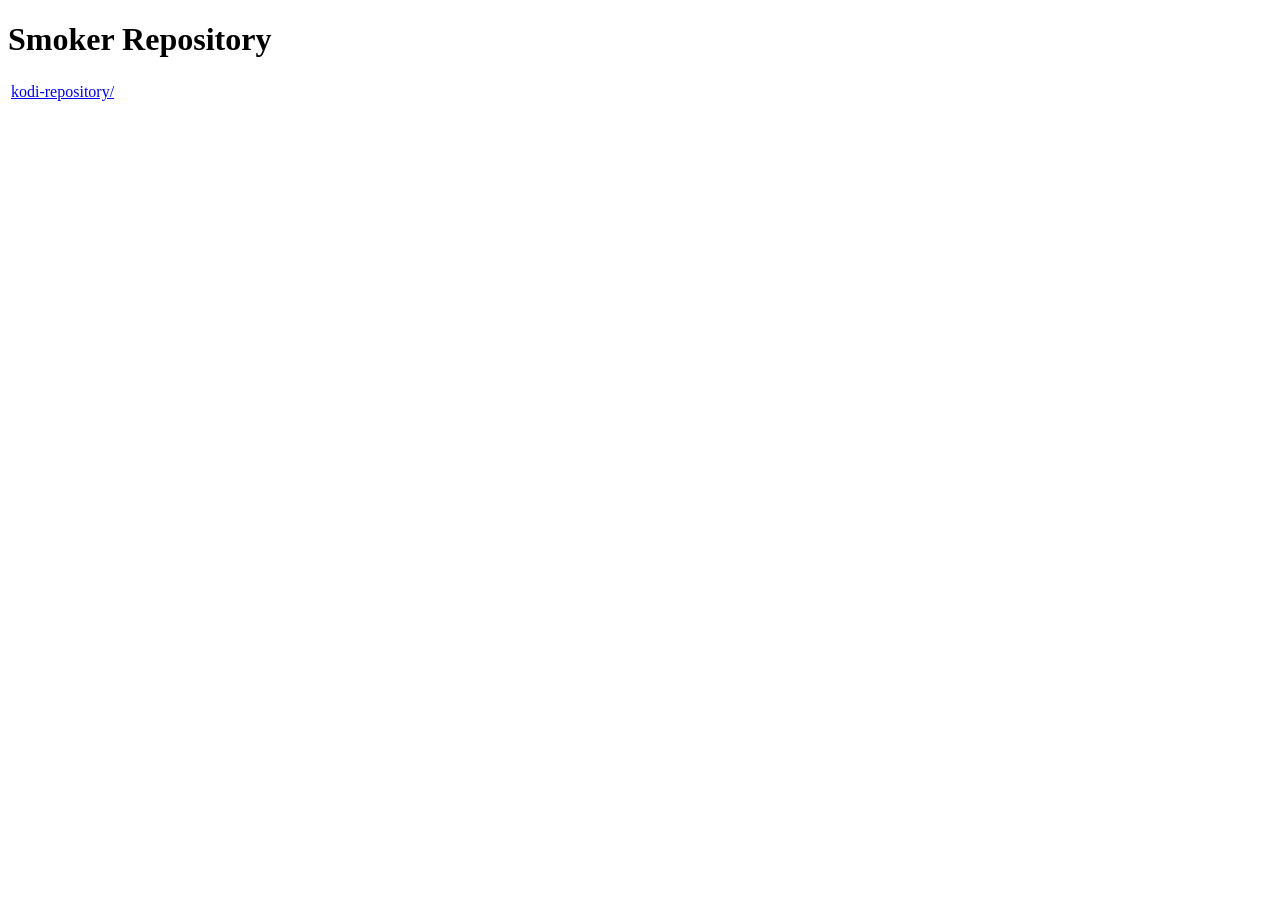
==== index.html @ 76ffee56 "Prepare Smoker Repository for Kodi and GitHub Pages" ====
<!doctype html>
<html lang="de">
<meta charset="utf-8">
<title>Smoker Repository</title>
<h1>Smoker Repository</h1>
<table><tr><td><a href="kodi-repository/">kodi-repository/</a></td></tr></table>
</html>
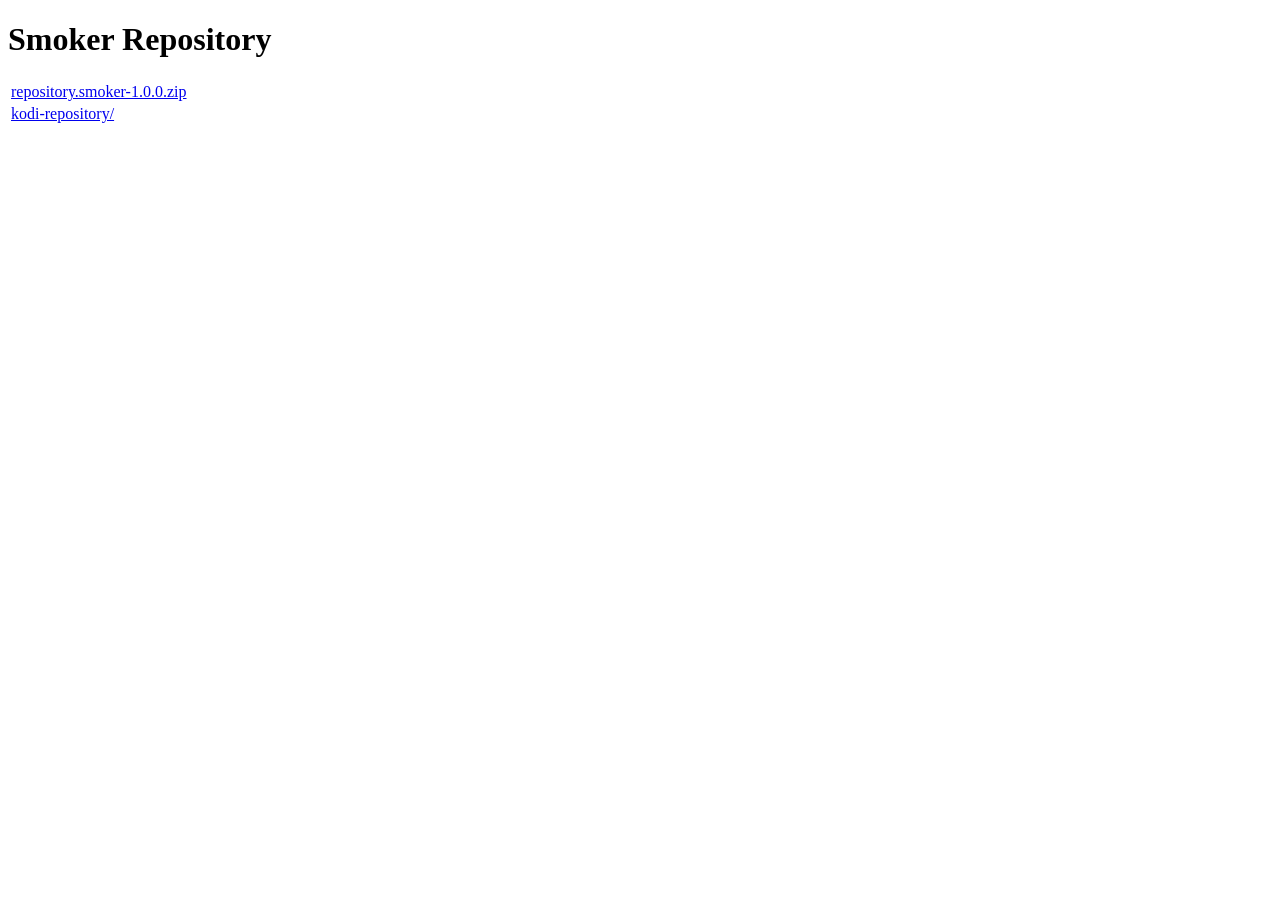
==== commit 593d31e5: "Expose the Kodi installer at the shorter Pages URL" ====
--- a/index.html
+++ b/index.html
@@ -3,5 +3,8 @@
 <meta charset="utf-8">
 <title>Smoker Repository</title>
 <h1>Smoker Repository</h1>
-<table><tr><td><a href="kodi-repository/">kodi-repository/</a></td></tr></table>
+<table>
+<tr><td><a href="repository.smoker-1.0.0.zip">repository.smoker-1.0.0.zip</a></td></tr>
+<tr><td><a href="kodi-repository/">kodi-repository/</a></td></tr>
+</table>
 </html>
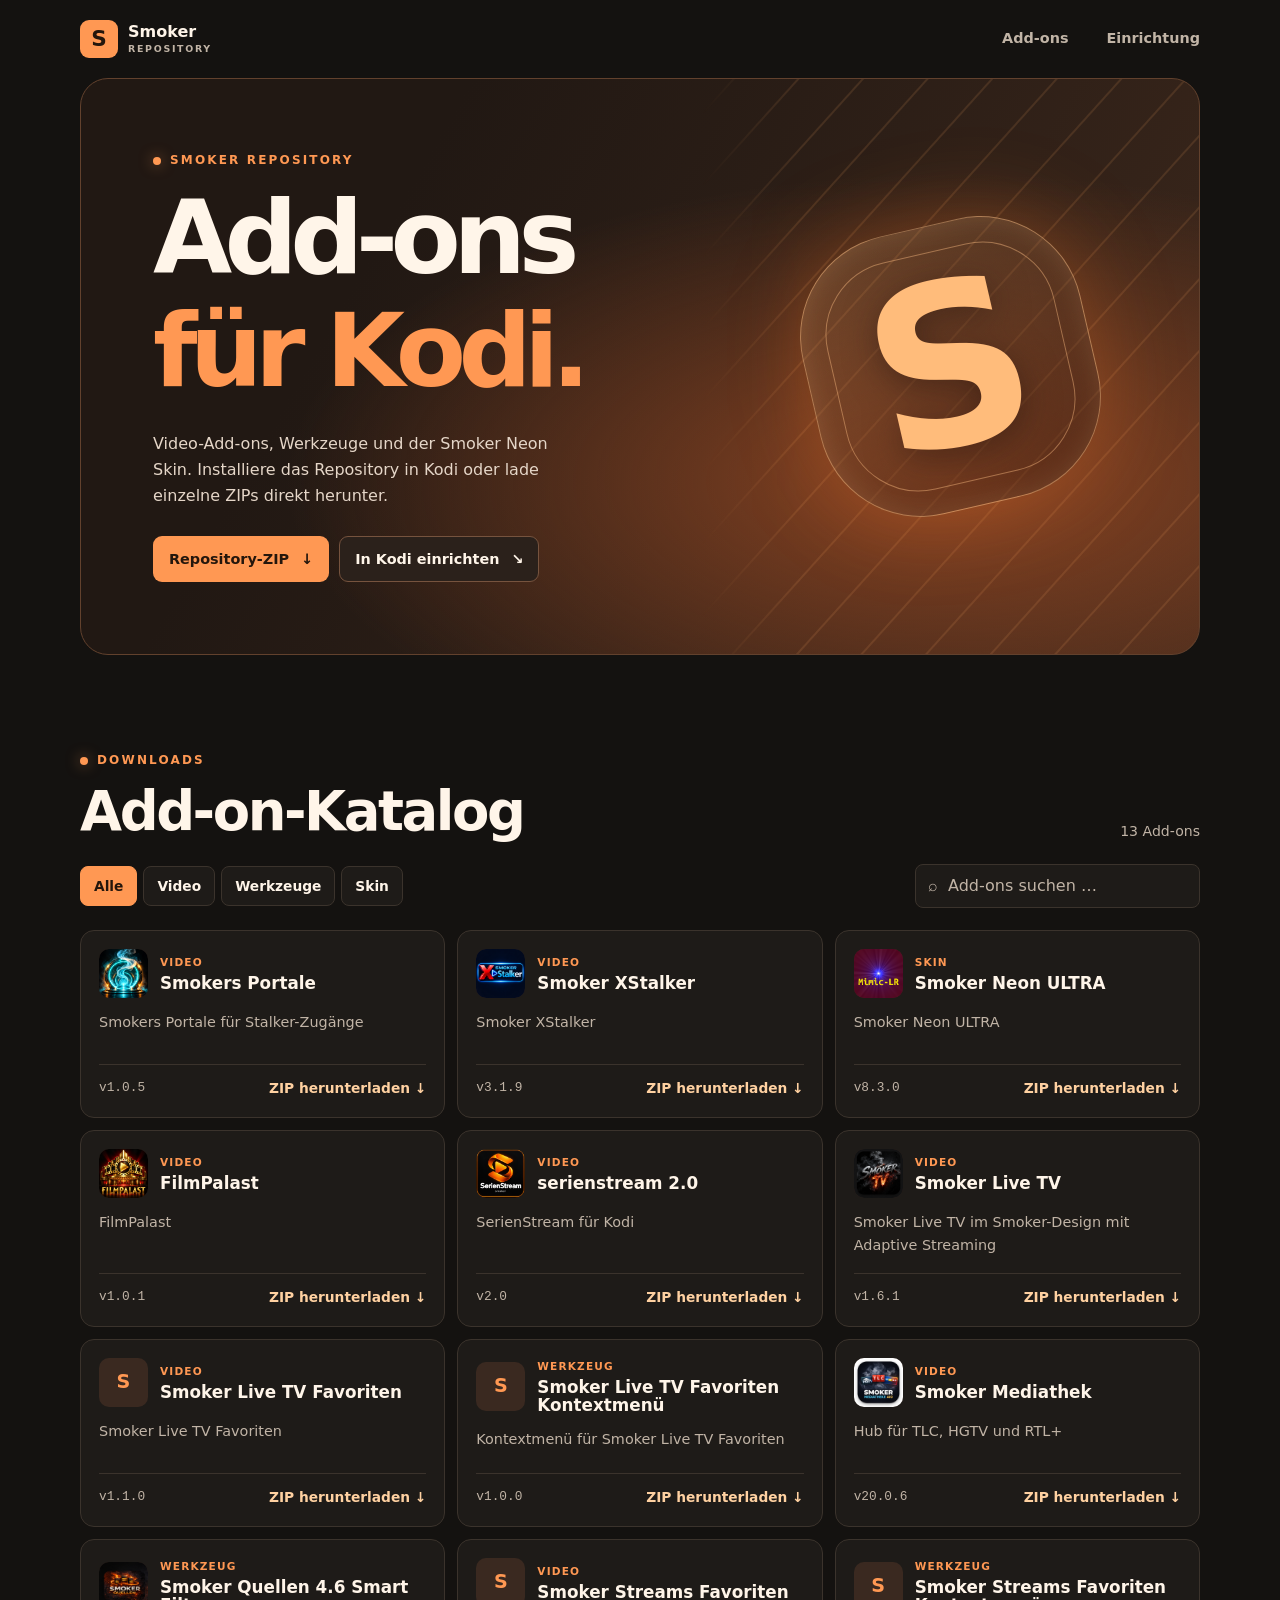
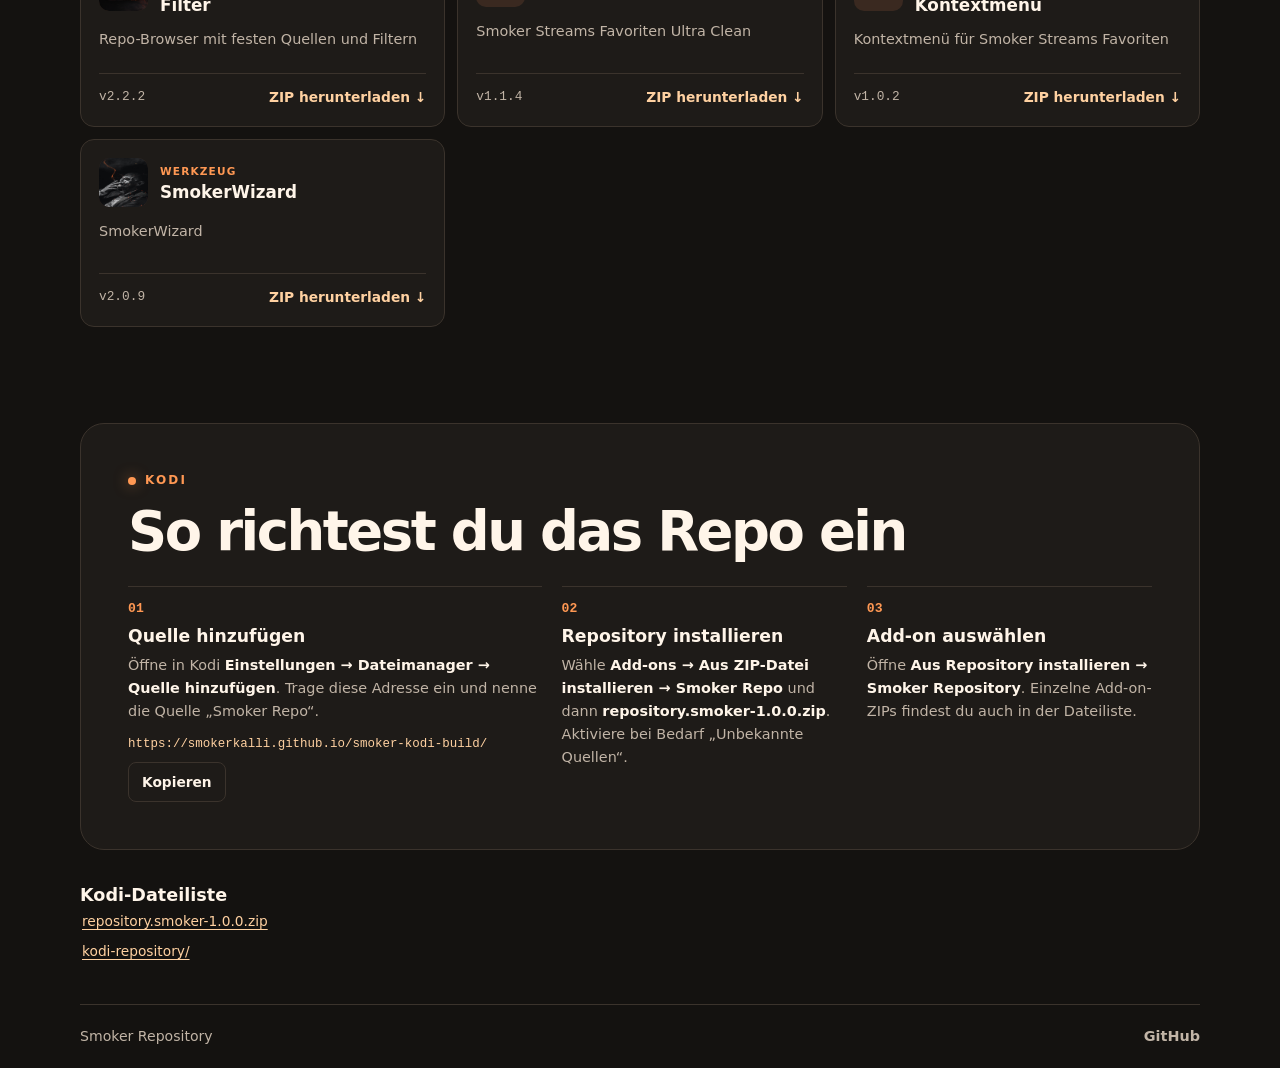
==== commit e30f9fe7: "Build a browsable Kodi download homepage" ====
--- a/index.html
+++ b/index.html
@@ -1,10 +1,71 @@
 <!doctype html>
 <html lang="de">
-<meta charset="utf-8">
-<title>Smoker Repository</title>
-<h1>Smoker Repository</h1>
-<table>
-<tr><td><a href="repository.smoker-1.0.0.zip">repository.smoker-1.0.0.zip</a></td></tr>
-<tr><td><a href="kodi-repository/">kodi-repository/</a></td></tr>
-</table>
+<head>
+  <meta charset="utf-8">
+  <meta name="viewport" content="width=device-width, initial-scale=1">
+  <meta name="description" content="Das Smoker Repository für Kodi: Add-ons entdecken, ZIPs herunterladen und das Repository einrichten.">
+  <meta name="theme-color" content="#141210">
+  <title>Smoker Repository · Add-ons für Kodi</title>
+  <link rel="stylesheet" href="assets/site.css">
+  <script src="assets/catalog.js" defer></script>
+</head>
+<body>
+  <a class="skip" href="#addons">Zu den Add-ons springen</a>
+  <header class="header wrap">
+    <a class="brand" href="./" aria-label="Smoker Repository, Startseite"><span class="brand-icon" aria-hidden="true">S</span><span>Smoker <small>REPOSITORY</small></span></a>
+    <nav aria-label="Hauptnavigation"><a href="#addons">Add-ons</a><a href="#einrichtung">Einrichtung</a></nav>
+  </header>
+  <main class="wrap">
+    <section class="hero" aria-labelledby="hero-title">
+      <div class="hero-content">
+        <p class="kicker"><span></span> SMOKER REPOSITORY</p>
+        <h1 id="hero-title">Add-ons<br><em>für Kodi.</em></h1>
+        <p class="intro">Video-Add-ons, Werkzeuge und der Smoker Neon Skin. Installiere das Repository in Kodi oder lade einzelne ZIPs direkt herunter.</p>
+        <div class="hero-actions">
+          <a class="button primary" href="repository.smoker-1.0.0.zip" download>Repository-ZIP <span aria-hidden="true">↓</span></a>
+          <a class="button secondary" href="#einrichtung">In Kodi einrichten <span aria-hidden="true">↘</span></a>
+        </div>
+      </div>
+      <div class="hero-art" aria-hidden="true"><div class="seal"><span>S</span></div></div>
+    </section>
+
+    <section id="addons" class="section" aria-labelledby="addons-title">
+      <p class="kicker"><span></span> DOWNLOADS</p>
+      <div class="section-heading"><h2 id="addons-title">Add-on-Katalog</h2><span class="result" id="result" role="status"></span></div>
+      <div id="controls" class="controls" hidden>
+        <div class="filters" role="group" aria-label="Kategorie">
+          <button type="button" data-category="all" aria-pressed="true">Alle</button>
+          <button type="button" data-category="video" aria-pressed="false">Video</button>
+          <button type="button" data-category="tools" aria-pressed="false">Werkzeuge</button>
+          <button type="button" data-category="skin" aria-pressed="false">Skin</button>
+        </div>
+        <label class="search"><span class="sr-only">Add-ons suchen</span><span aria-hidden="true">⌕</span><input id="search" type="search" placeholder="Add-ons suchen …" autocomplete="off"></label>
+      </div>
+      <p id="catalog-message" class="muted">Der Katalog wird geladen. Die <a href="kodi-repository/">Dateiliste</a> ist auch direkt erreichbar.</p>
+      <noscript><p class="muted">Ohne JavaScript findest du alle ZIPs in der <a href="kodi-repository/">Dateiliste</a>.</p></noscript>
+      <div id="cards" class="cards"></div>
+    </section>
+
+    <section id="einrichtung" class="section setup" aria-labelledby="setup-title">
+      <p class="kicker"><span></span> KODI</p>
+      <h2 id="setup-title">So richtest du das Repo ein</h2>
+      <ol class="steps">
+        <li><h3>Quelle hinzufügen</h3><p>Öffne in Kodi <strong>Einstellungen → Dateimanager → Quelle hinzufügen</strong>. Trage diese Adresse ein und nenne die Quelle „Smoker Repo“.</p>
+          <div class="copy-row"><code id="source-url">https://smokerkalli.github.io/smoker-kodi-build/</code><button type="button" id="copy-url" class="copy" hidden>Kopieren</button></div>
+          <span id="copy-status" class="sr-only" role="status"></span></li>
+        <li><h3>Repository installieren</h3><p>Wähle <strong>Add-ons → Aus ZIP-Datei installieren → Smoker Repo</strong> und dann <strong>repository.smoker-1.0.0.zip</strong>. Aktiviere bei Bedarf „Unbekannte Quellen“.</p></li>
+        <li><h3>Add-on auswählen</h3><p>Öffne <strong>Aus Repository installieren → Smoker Repository</strong>. Einzelne Add-on-ZIPs findest du auch in der Dateiliste.</p></li>
+      </ol>
+    </section>
+
+    <section class="file-source" aria-labelledby="files-title">
+      <h2 id="files-title">Kodi-Dateiliste</h2>
+      <table aria-label="Dateien für den Kodi-Dateimanager">
+        <tr><td><a href="repository.smoker-1.0.0.zip">repository.smoker-1.0.0.zip</a></td></tr>
+        <tr><td><a href="kodi-repository/">kodi-repository/</a></td></tr>
+      </table>
+    </section>
+  </main>
+  <footer class="wrap footer"><span>Smoker Repository</span><a href="https://github.com/Smokerkalli/smoker-kodi-build">GitHub</a></footer>
+</body>
 </html>
--- a/assets/site.css
+++ b/assets/site.css
@@ -0,0 +1,76 @@
+:root{color-scheme:dark;--bg:#141210;--panel:#1e1b18;--ink:#fff5e9;--muted:#c1b4a6;--line:#3b332c;--hot:#ff9853;--gold:#ffd1a1}
+*,*::before,*::after{box-sizing:border-box}
+[hidden]{display:none!important}
+html{scroll-behavior:smooth}
+body{margin:0;background:var(--bg);color:var(--ink);font:1rem/1.6 system-ui,sans-serif}
+a{color:var(--gold);text-underline-offset:.2em}
+button,input{font:inherit}
+button{cursor:pointer}
+:focus-visible{outline:2px solid var(--hot);outline-offset:4px}
+.wrap{width:min(1120px,calc(100% - 48px));margin-inline:auto}
+.sr-only,.skip:not(:focus){position:absolute;width:1px;height:1px;overflow:hidden;clip-path:inset(50%);white-space:nowrap}
+.skip:focus{position:fixed;top:12px;left:12px;z-index:2;background:var(--bg);padding:12px}
+.header{min-height:78px;display:flex;align-items:center;justify-content:space-between;gap:16px}
+.brand{display:inline-flex;align-items:center;gap:10px;text-decoration:none;color:var(--ink);font-weight:800;line-height:1.12}
+.brand small{display:block;margin-top:3px;color:var(--muted);font-size:.59rem;letter-spacing:.18em}
+.brand-icon{display:grid;place-items:center;width:38px;height:38px;border-radius:9px;background:var(--hot);color:#24160c;font-size:1.35rem;font-weight:900}
+nav{display:flex;gap:clamp(14px,4vw,38px)}
+nav a,.footer a{color:var(--muted);text-decoration:none;font-weight:650;font-size:.9rem}
+nav a:hover,.footer a:hover{color:var(--ink)}
+.hero{position:relative;isolation:isolate;overflow:hidden;min-height:475px;display:grid;grid-template-columns:1.25fr 1fr;align-items:center;border:1px solid #62412d;border-radius:28px;background:radial-gradient(ellipse at 78% 70%,#884322 0,transparent 54%),linear-gradient(120deg,#211813 27%,#3d281c 100%)}
+.hero-content{padding:clamp(30px,6vw,72px)}
+.kicker{display:flex;align-items:center;gap:9px;margin:0 0 12px;color:var(--hot);font-size:.75rem;font-weight:800;letter-spacing:.18em}
+.kicker span{width:8px;height:8px;border-radius:50%;background:var(--hot);box-shadow:0 0 14px #ff985389}
+h1,h2,h3,p{overflow-wrap:anywhere}
+h1,h2,h3{margin:0;line-height:1.1}
+h1{font-size:clamp(3.5rem,8vw,7rem);letter-spacing:-.075em}
+h1 em{color:var(--hot);font-style:normal}
+.intro{max-width:43ch;margin:24px 0 28px;color:#e5d6c8}
+.hero-actions{display:flex;gap:10px;flex-wrap:wrap}
+.button{display:inline-flex;align-items:center;gap:12px;min-height:46px;border:1px solid transparent;border-radius:9px;padding:9px 15px;text-decoration:none;font-weight:800;font-size:.9rem}
+.primary{background:var(--hot);color:#24160c}.primary:hover{background:#ffb27e}
+.secondary{background:#2b211b;border-color:#76533e;color:var(--ink)}.secondary:hover{border-color:var(--hot)}
+.hero-art{display:grid;place-items:center;padding:24px;align-self:stretch;background:repeating-linear-gradient(132deg,transparent 0 22px,#ffac6421 23px 24px,transparent 25px 48px);mask-image:linear-gradient(90deg,transparent,#000 20%)}
+.seal{position:relative;display:grid;place-items:center;aspect-ratio:1;width:min(80%,285px);border:1px solid #ffc08480;border-radius:36%;transform:rotate(-13deg);background:linear-gradient(155deg,#ffb16b36,#2d140d70);box-shadow:0 0 90px #fd7b284d,inset 0 0 24px #ffc08428}
+.seal::before{content:"";position:absolute;inset:9%;border:1px solid #ffc08470;border-radius:32%}
+.seal span{color:#ffbc7b;font-size:clamp(5rem,18vw,14rem);line-height:.9;font-weight:900;text-shadow:0 8px 35px #26140d80}
+.section{margin-top:clamp(58px,8vw,96px);scroll-margin-top:20px}
+.section-heading{display:flex;align-items:end;justify-content:space-between;gap:12px;flex-wrap:wrap}
+h2{font-size:clamp(2rem,5vw,3.4rem);letter-spacing:-.045em}
+.result,.muted,.description,.steps p{color:var(--muted)}
+.result{font-size:.88rem}
+.controls{display:flex;flex-wrap:wrap;align-items:center;justify-content:space-between;gap:14px;margin:22px 0}
+.filters{display:flex;flex-wrap:wrap;gap:6px}
+.filters button,.copy{border:1px solid var(--line);background:var(--panel);border-radius:8px;color:var(--ink);padding:7px 13px;font-weight:700;font-size:.86rem;min-height:40px}
+.filters button:hover,.copy:hover{border-color:var(--hot)}
+.filters button[aria-pressed=true]{background:var(--hot);border-color:var(--hot);color:#24160c}
+.search{display:flex;align-items:center;gap:8px;width:min(100%,285px);min-height:42px;background:var(--panel);border:1px solid var(--line);border-radius:8px;padding:0 12px;color:var(--muted)}
+.search input{width:100%;min-width:0;background:transparent;border:0;color:var(--ink);padding:8px 2px}
+.search input::placeholder{color:var(--muted)}
+.cards{display:grid;grid-template-columns:repeat(auto-fit,minmax(min(100%,290px),1fr));gap:12px}
+.card{display:flex;flex-direction:column;min-width:0;min-height:188px;padding:18px;background:var(--panel);border:1px solid var(--line);border-radius:14px}
+.card-head,.card-bottom{display:flex;align-items:center;gap:12px}
+.addon-icon{position:relative;flex:0 0 49px;height:49px;display:grid;place-items:center;overflow:hidden;border-radius:10px;background:#3a2920;color:var(--hot);font-size:1.2rem;font-weight:900}
+.addon-icon img{position:absolute;inset:0;width:100%;height:100%;object-fit:cover;background:#241b15}
+.category{color:var(--hot);font-size:.66rem;text-transform:uppercase;font-weight:800;letter-spacing:.11em}
+.card h3{font-size:1.05rem;margin-top:3px}
+.description{margin:13px 0 16px;font-size:.9rem}
+.card-bottom{justify-content:space-between;margin-top:auto;border-top:1px solid var(--line);padding-top:12px;flex-wrap:wrap}
+.version{color:var(--muted);font: .8rem ui-monospace,monospace}
+.download{color:var(--gold);font-size:.86rem;font-weight:750;text-decoration:none}.download:hover{text-decoration:underline}
+.setup{padding:clamp(20px,4.5vw,47px);border:1px solid var(--line);border-radius:24px;background:var(--panel)}
+.steps{list-style:none;counter-reset:step;margin:24px 0 0;padding:0;display:grid;grid-template-columns:1.45fr 1fr 1fr;gap:20px}
+.steps li{min-width:0;counter-increment:step;border-top:1px solid var(--line);padding-top:14px}
+.steps li::before{content:"0" counter(step);display:block;color:var(--hot);font:700 .82rem ui-monospace,monospace;margin-bottom:11px}
+.steps h3{font-size:1.08rem}
+.steps p{margin:8px 0 12px;font-size:.9rem}
+.steps strong{color:var(--ink)}
+.copy-row{display:flex;flex-wrap:wrap;align-items:center;gap:7px}
+.copy-row code{max-width:100%;color:var(--gold);font-size:.78rem;overflow-wrap:anywhere;user-select:all}
+.file-source{margin:36px 0}
+.file-source h2{font-size:1.1rem;letter-spacing:0}
+.file-source td{padding:3px 0;font-size:.86rem}
+.footer{display:flex;justify-content:space-between;gap:12px;border-top:1px solid var(--line);padding-block:20px;color:var(--muted);font-size:.88rem}
+@media(max-width:760px){.hero{min-height:0;grid-template-columns:minmax(0,1fr)}.hero-art{display:none}.steps{grid-template-columns:minmax(0,1fr)}}
+@media(max-width:400px){.wrap{width:calc(100% - 26px)}.hero-content{padding:23px}.header{gap:10px}.brand-icon{width:32px;height:32px}nav{gap:10px}nav a{font-size:.8rem}}
+@media(prefers-reduced-motion:reduce){html{scroll-behavior:auto}}
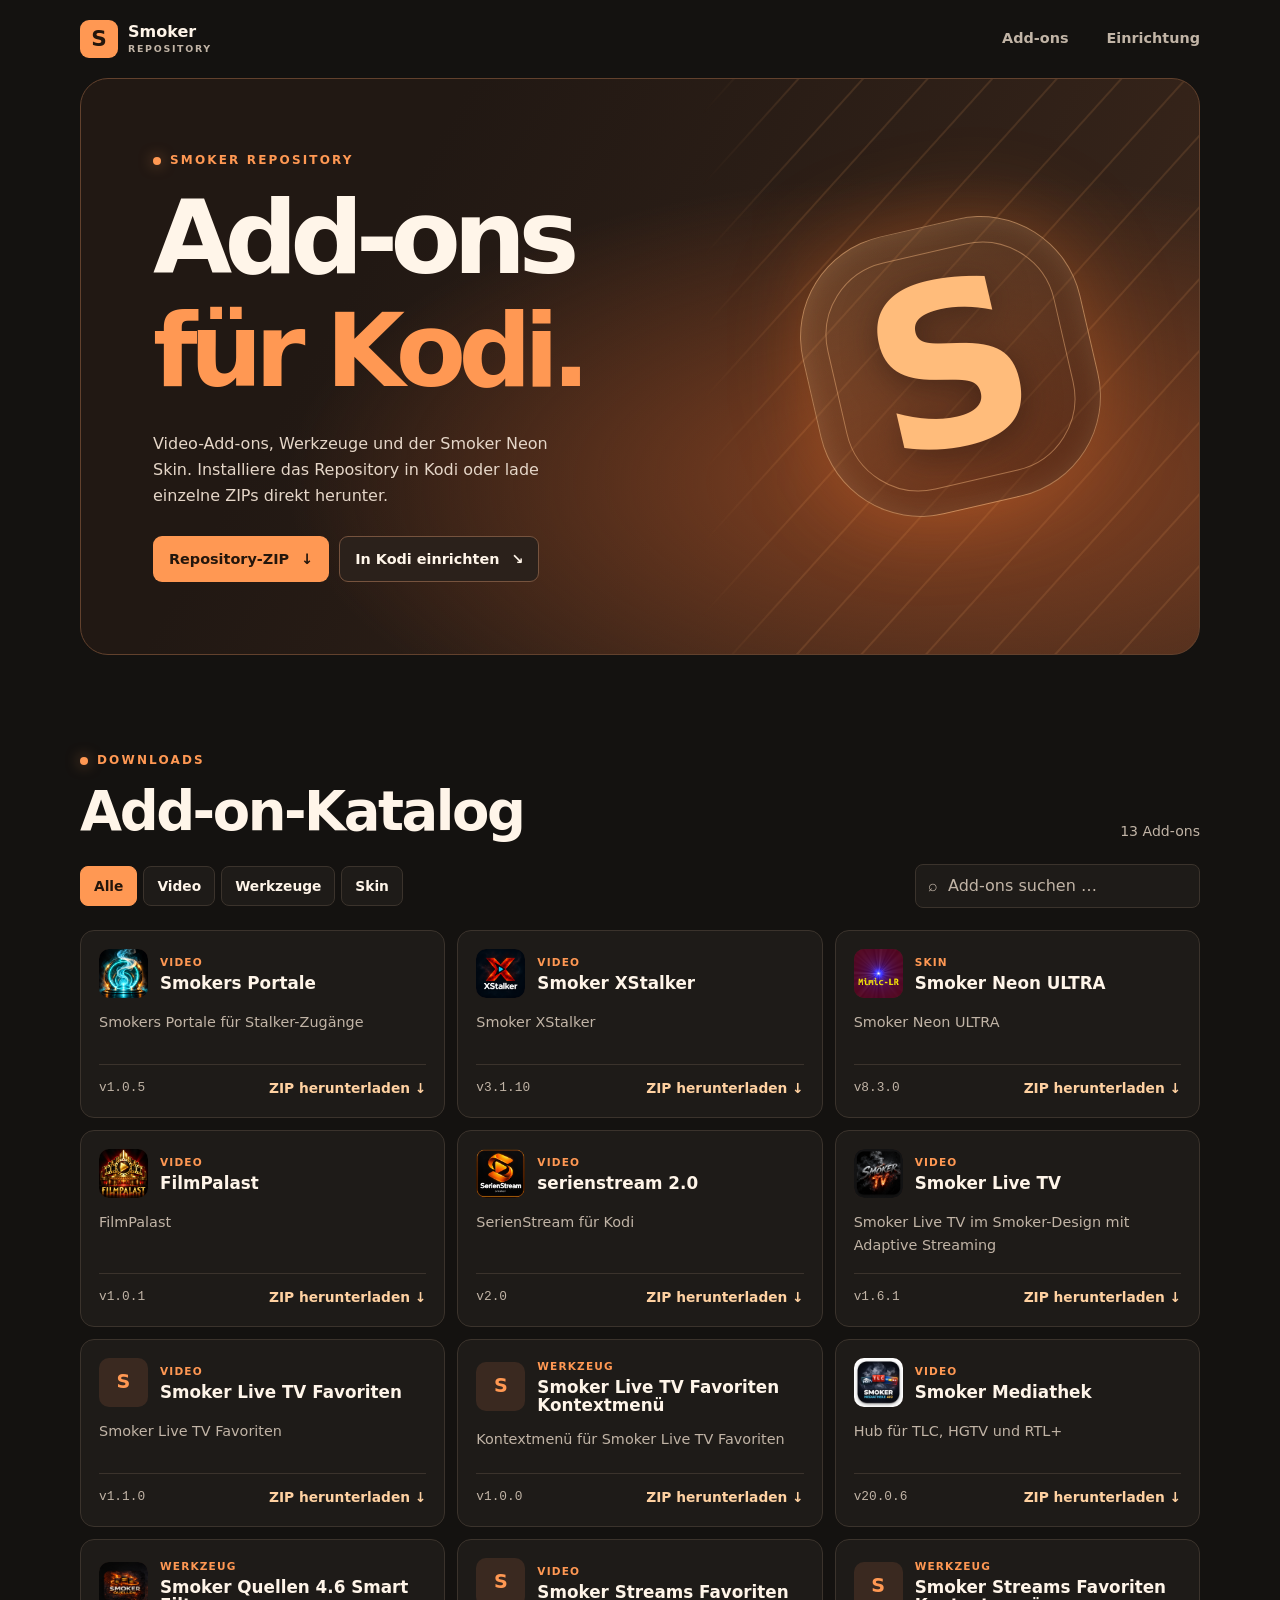
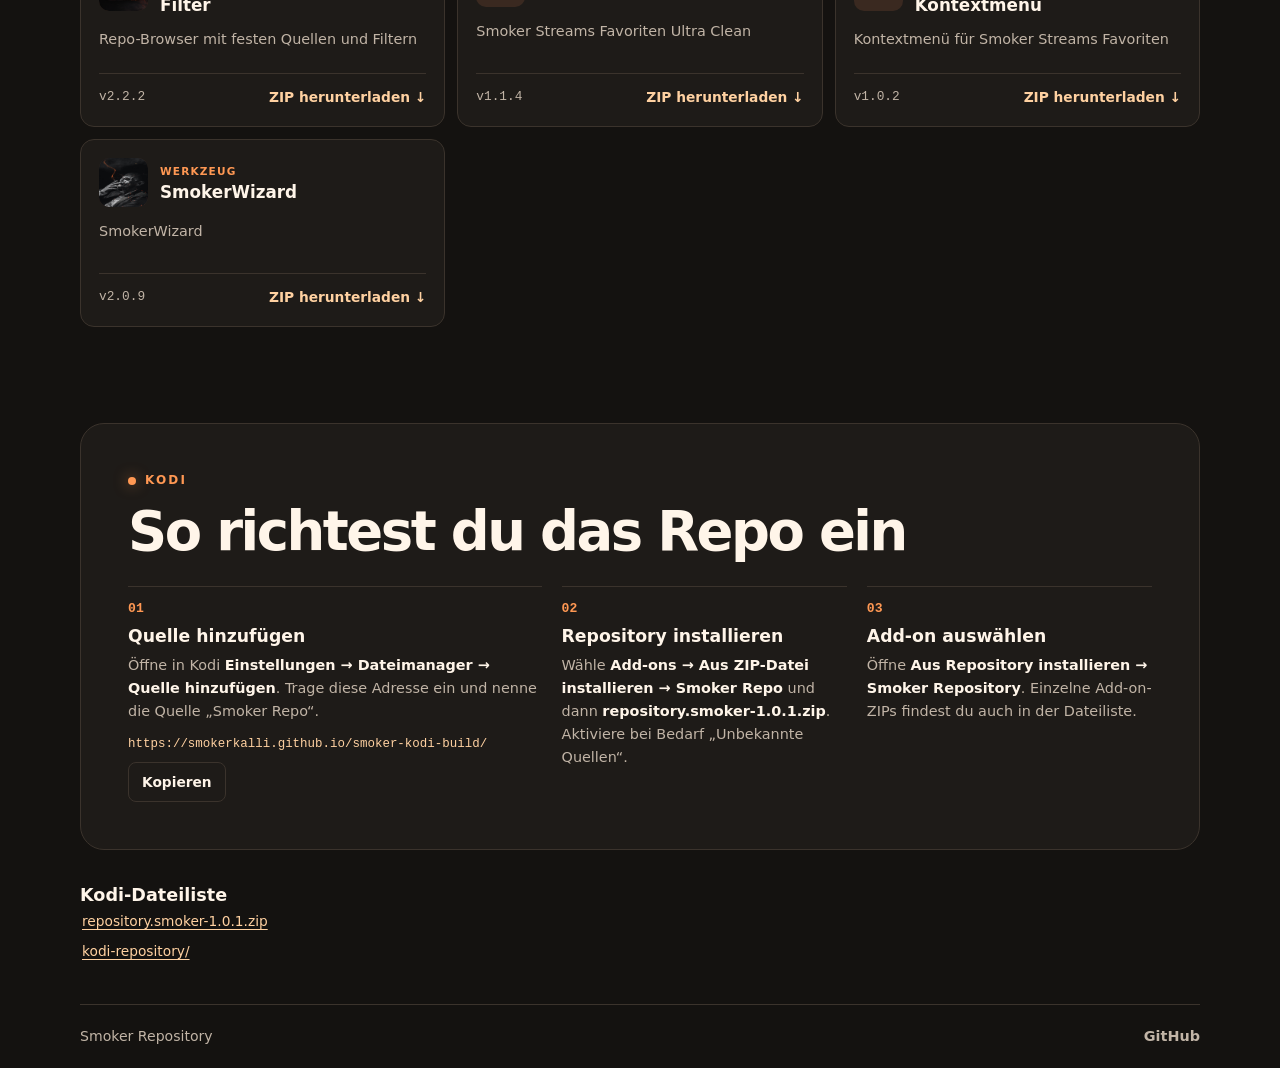
==== commit 756b78cc: "Add the Smoker Repository icon" ====
--- a/index.html
+++ b/index.html
@@ -22,7 +22,7 @@
         <h1 id="hero-title">Add-ons<br><em>für Kodi.</em></h1>
         <p class="intro">Video-Add-ons, Werkzeuge und der Smoker Neon Skin. Installiere das Repository in Kodi oder lade einzelne ZIPs direkt herunter.</p>
         <div class="hero-actions">
-          <a class="button primary" href="repository.smoker-1.0.0.zip" download>Repository-ZIP <span aria-hidden="true">↓</span></a>
+          <a class="button primary" href="repository.smoker-1.0.1.zip" download>Repository-ZIP <span aria-hidden="true">↓</span></a>
           <a class="button secondary" href="#einrichtung">In Kodi einrichten <span aria-hidden="true">↘</span></a>
         </div>
       </div>
@@ -53,7 +53,7 @@
         <li><h3>Quelle hinzufügen</h3><p>Öffne in Kodi <strong>Einstellungen → Dateimanager → Quelle hinzufügen</strong>. Trage diese Adresse ein und nenne die Quelle „Smoker Repo“.</p>
           <div class="copy-row"><code id="source-url">https://smokerkalli.github.io/smoker-kodi-build/</code><button type="button" id="copy-url" class="copy" hidden>Kopieren</button></div>
           <span id="copy-status" class="sr-only" role="status"></span></li>
-        <li><h3>Repository installieren</h3><p>Wähle <strong>Add-ons → Aus ZIP-Datei installieren → Smoker Repo</strong> und dann <strong>repository.smoker-1.0.0.zip</strong>. Aktiviere bei Bedarf „Unbekannte Quellen“.</p></li>
+        <li><h3>Repository installieren</h3><p>Wähle <strong>Add-ons → Aus ZIP-Datei installieren → Smoker Repo</strong> und dann <strong>repository.smoker-1.0.1.zip</strong>. Aktiviere bei Bedarf „Unbekannte Quellen“.</p></li>
         <li><h3>Add-on auswählen</h3><p>Öffne <strong>Aus Repository installieren → Smoker Repository</strong>. Einzelne Add-on-ZIPs findest du auch in der Dateiliste.</p></li>
       </ol>
     </section>
@@ -61,7 +61,7 @@
     <section class="file-source" aria-labelledby="files-title">
       <h2 id="files-title">Kodi-Dateiliste</h2>
       <table aria-label="Dateien für den Kodi-Dateimanager">
-        <tr><td><a href="repository.smoker-1.0.0.zip">repository.smoker-1.0.0.zip</a></td></tr>
+        <tr><td><a href="repository.smoker-1.0.1.zip">repository.smoker-1.0.1.zip</a></td></tr>
         <tr><td><a href="kodi-repository/">kodi-repository/</a></td></tr>
       </table>
     </section>
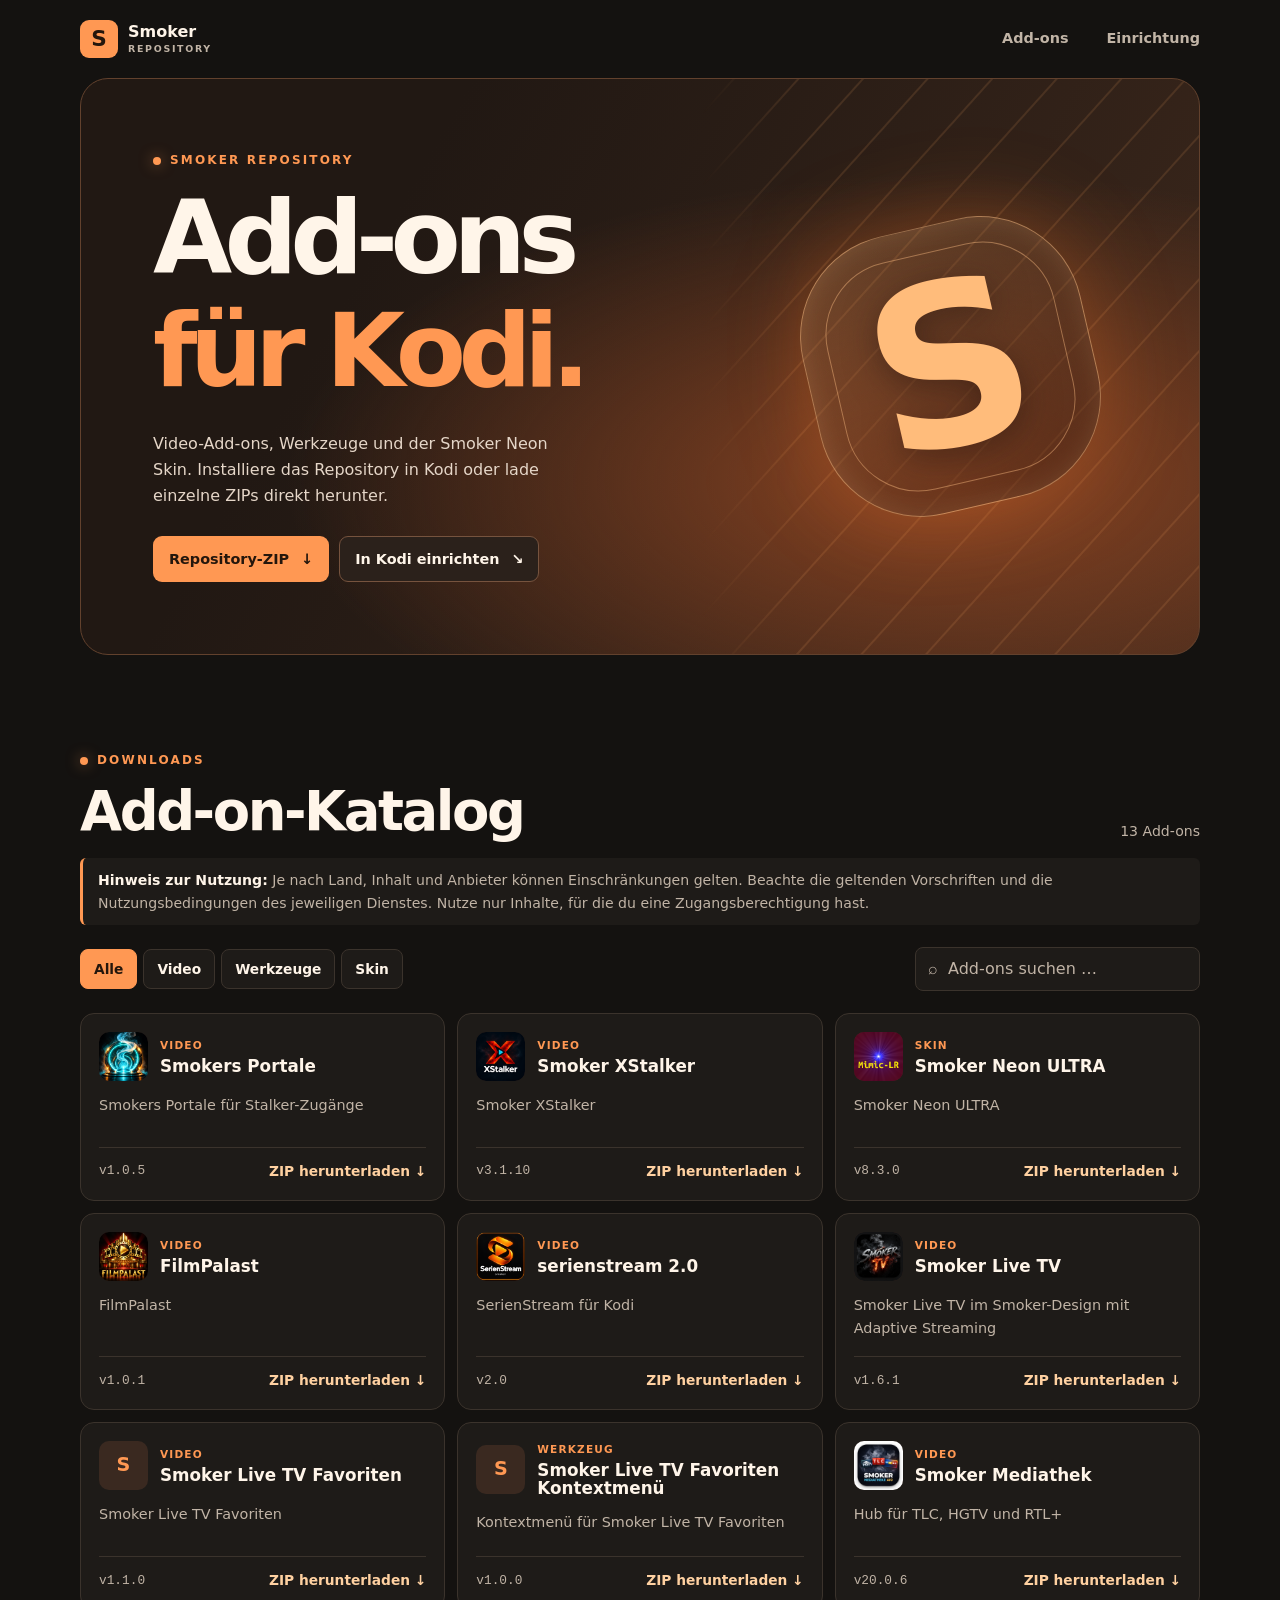
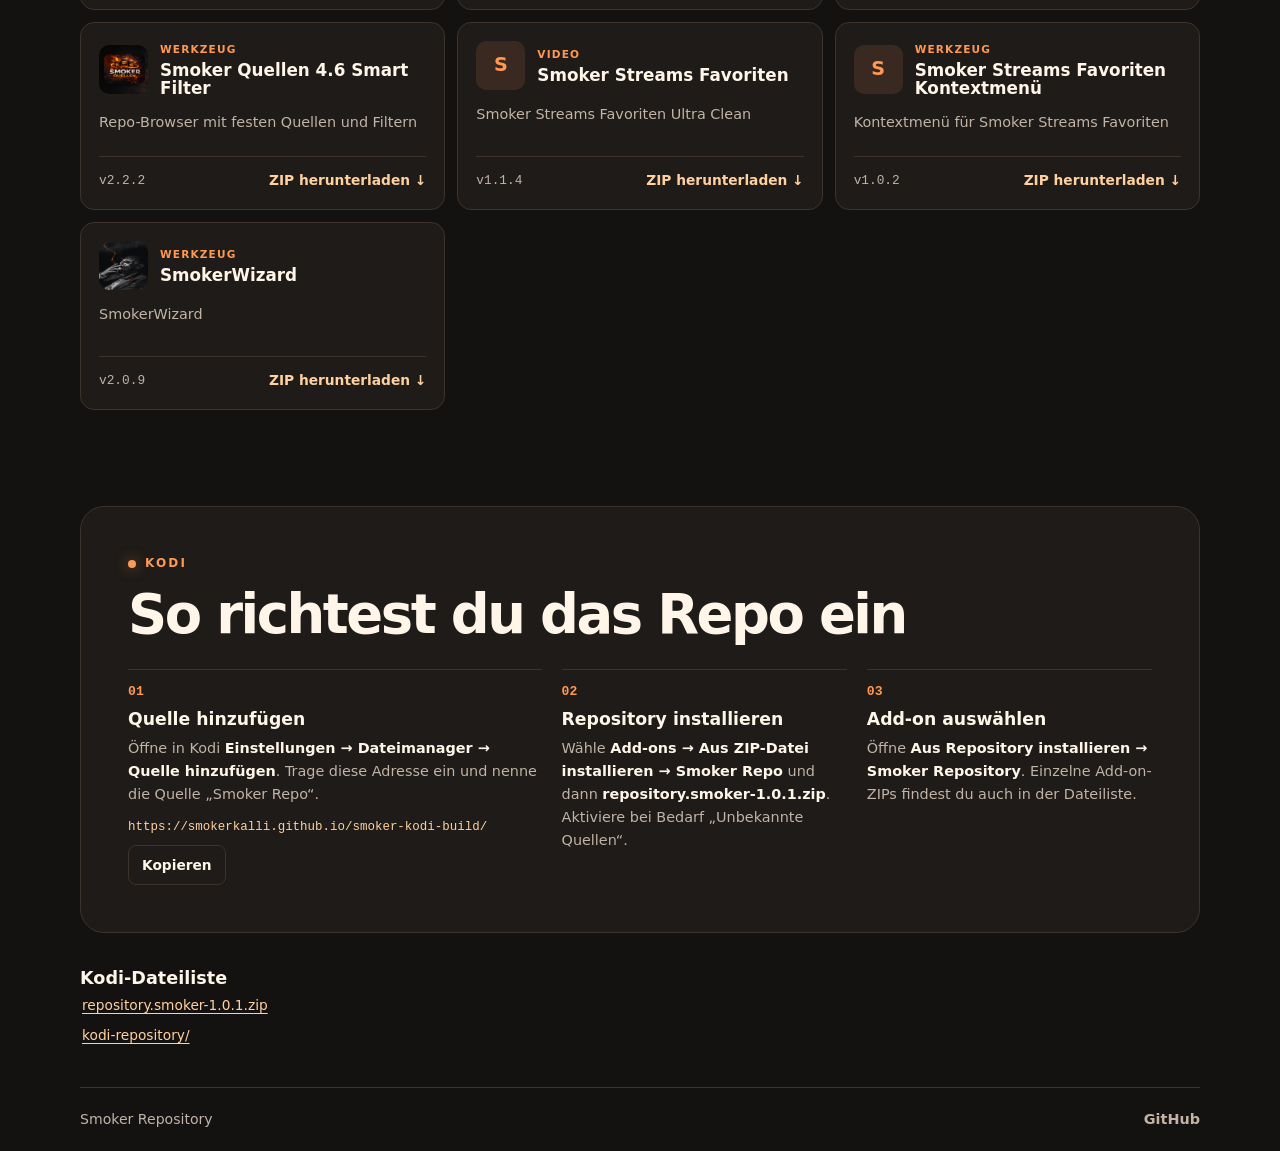
==== commit 1faf2c23: "Add a usage notice to the Kodi download page" ====
--- a/index.html
+++ b/index.html
@@ -32,6 +32,7 @@
     <section id="addons" class="section" aria-labelledby="addons-title">
       <p class="kicker"><span></span> DOWNLOADS</p>
       <div class="section-heading"><h2 id="addons-title">Add-on-Katalog</h2><span class="result" id="result" role="status"></span></div>
+      <p class="usage-note"><strong>Hinweis zur Nutzung:</strong> Je nach Land, Inhalt und Anbieter können Einschränkungen gelten. Beachte die geltenden Vorschriften und die Nutzungsbedingungen des jeweiligen Dienstes. Nutze nur Inhalte, für die du eine Zugangsberechtigung hast.</p>
       <div id="controls" class="controls" hidden>
         <div class="filters" role="group" aria-label="Kategorie">
           <button type="button" data-category="all" aria-pressed="true">Alle</button>
--- a/assets/site.css
+++ b/assets/site.css
@@ -39,6 +39,8 @@
 h2{font-size:clamp(2rem,5vw,3.4rem);letter-spacing:-.045em}
 .result,.muted,.description,.steps p{color:var(--muted)}
 .result{font-size:.88rem}
+.usage-note{margin:16px 0;color:var(--muted);background:var(--panel);border-inline-start:3px solid var(--hot);border-radius:6px;padding:11px 15px;font-size:.88rem}
+.usage-note strong{color:var(--ink)}
 .controls{display:flex;flex-wrap:wrap;align-items:center;justify-content:space-between;gap:14px;margin:22px 0}
 .filters{display:flex;flex-wrap:wrap;gap:6px}
 .filters button,.copy{border:1px solid var(--line);background:var(--panel);border-radius:8px;color:var(--ink);padding:7px 13px;font-weight:700;font-size:.86rem;min-height:40px}
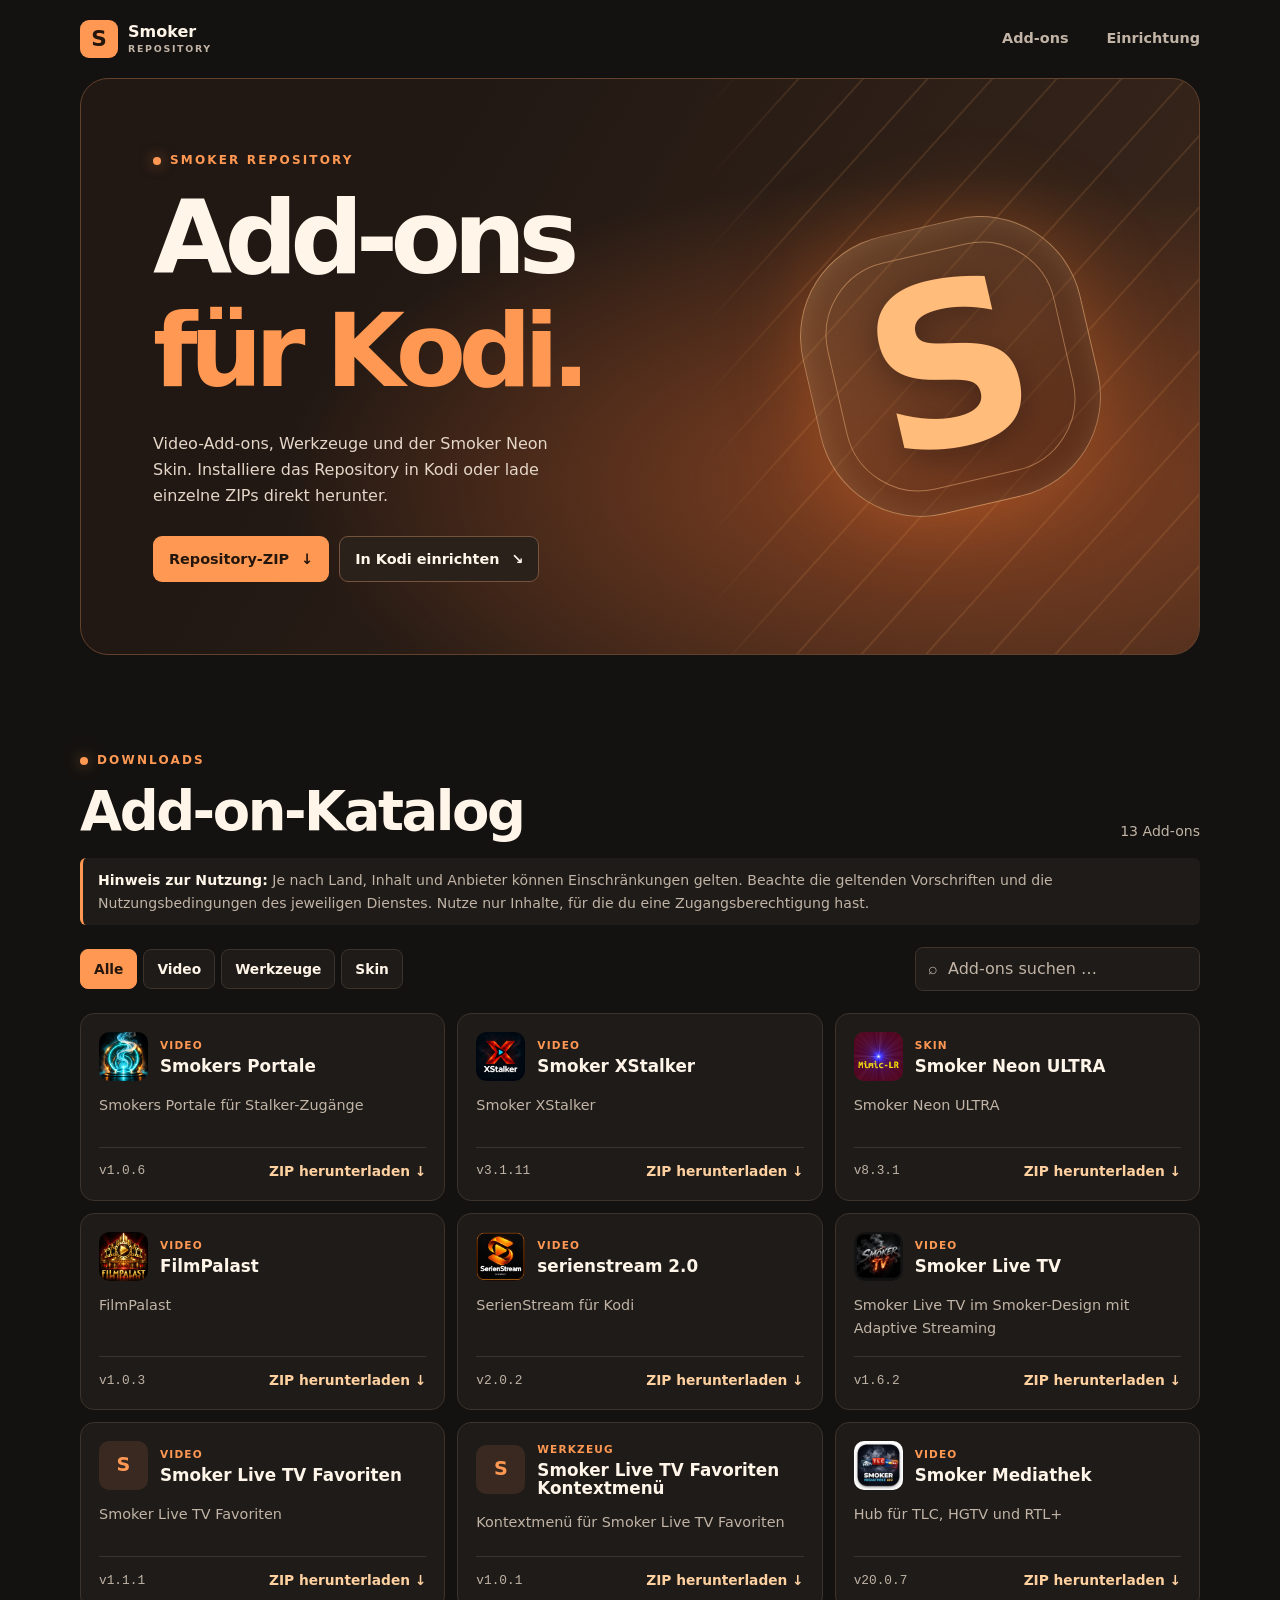
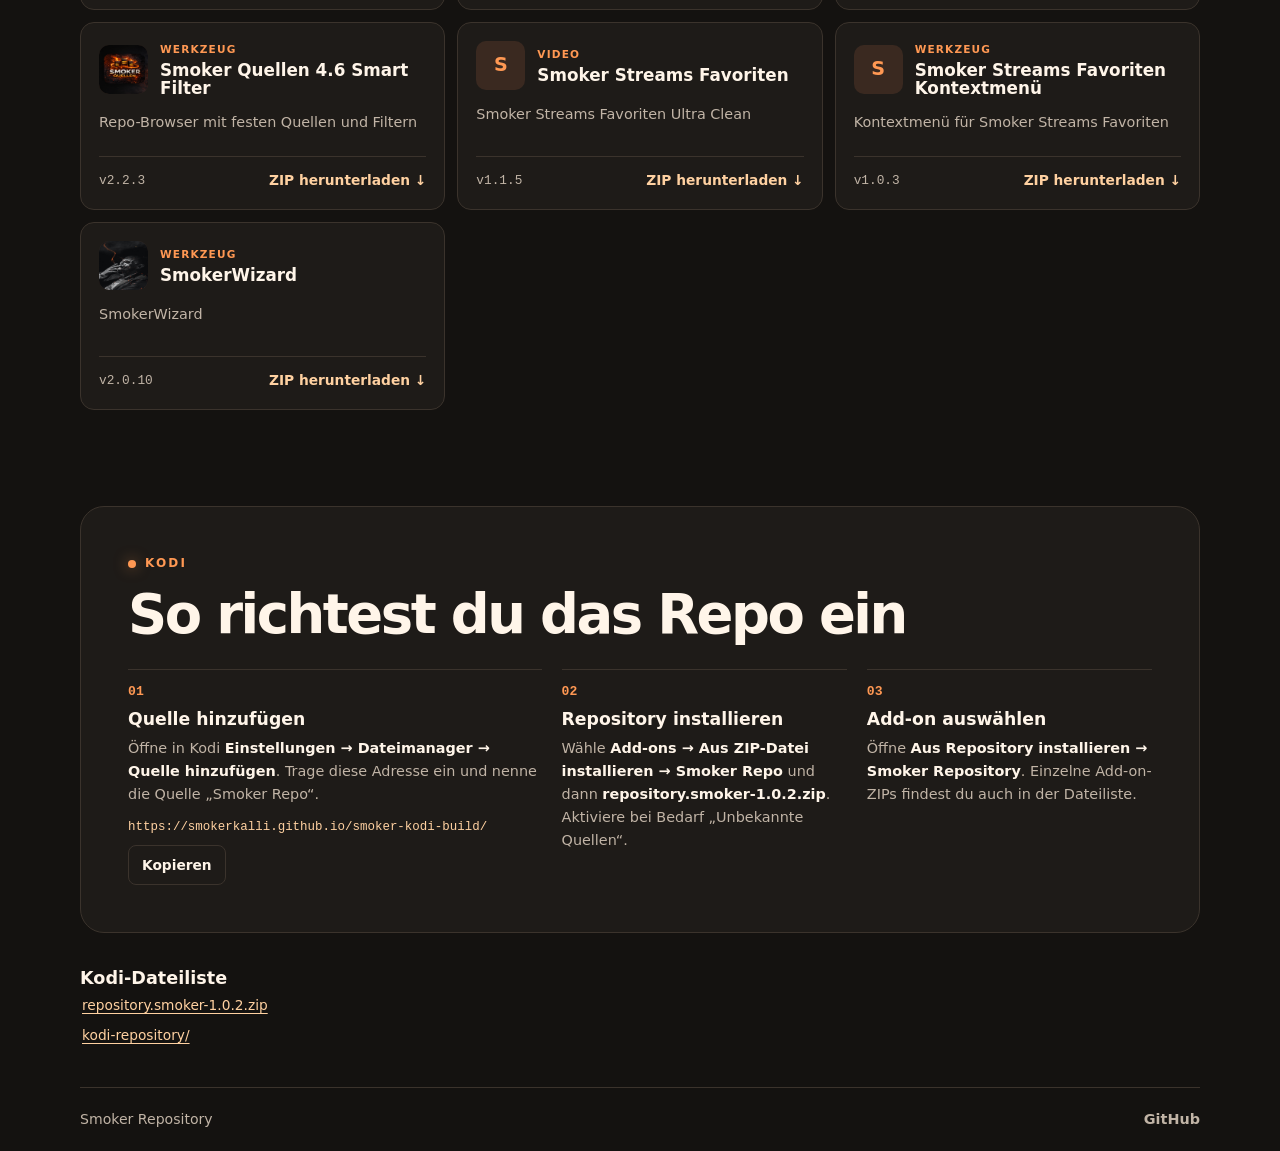
==== commit 853a2e9b: "Display Unknown as the developer of current Kodi packages" ====
--- a/index.html
+++ b/index.html
@@ -22,7 +22,7 @@
         <h1 id="hero-title">Add-ons<br><em>für Kodi.</em></h1>
         <p class="intro">Video-Add-ons, Werkzeuge und der Smoker Neon Skin. Installiere das Repository in Kodi oder lade einzelne ZIPs direkt herunter.</p>
         <div class="hero-actions">
-          <a class="button primary" href="repository.smoker-1.0.1.zip" download>Repository-ZIP <span aria-hidden="true">↓</span></a>
+          <a class="button primary" href="repository.smoker-1.0.2.zip" download>Repository-ZIP <span aria-hidden="true">↓</span></a>
           <a class="button secondary" href="#einrichtung">In Kodi einrichten <span aria-hidden="true">↘</span></a>
         </div>
       </div>
@@ -54,7 +54,7 @@
         <li><h3>Quelle hinzufügen</h3><p>Öffne in Kodi <strong>Einstellungen → Dateimanager → Quelle hinzufügen</strong>. Trage diese Adresse ein und nenne die Quelle „Smoker Repo“.</p>
           <div class="copy-row"><code id="source-url">https://smokerkalli.github.io/smoker-kodi-build/</code><button type="button" id="copy-url" class="copy" hidden>Kopieren</button></div>
           <span id="copy-status" class="sr-only" role="status"></span></li>
-        <li><h3>Repository installieren</h3><p>Wähle <strong>Add-ons → Aus ZIP-Datei installieren → Smoker Repo</strong> und dann <strong>repository.smoker-1.0.1.zip</strong>. Aktiviere bei Bedarf „Unbekannte Quellen“.</p></li>
+        <li><h3>Repository installieren</h3><p>Wähle <strong>Add-ons → Aus ZIP-Datei installieren → Smoker Repo</strong> und dann <strong>repository.smoker-1.0.2.zip</strong>. Aktiviere bei Bedarf „Unbekannte Quellen“.</p></li>
         <li><h3>Add-on auswählen</h3><p>Öffne <strong>Aus Repository installieren → Smoker Repository</strong>. Einzelne Add-on-ZIPs findest du auch in der Dateiliste.</p></li>
       </ol>
     </section>
@@ -62,7 +62,7 @@
     <section class="file-source" aria-labelledby="files-title">
       <h2 id="files-title">Kodi-Dateiliste</h2>
       <table aria-label="Dateien für den Kodi-Dateimanager">
-        <tr><td><a href="repository.smoker-1.0.1.zip">repository.smoker-1.0.1.zip</a></td></tr>
+        <tr><td><a href="repository.smoker-1.0.2.zip">repository.smoker-1.0.2.zip</a></td></tr>
         <tr><td><a href="kodi-repository/">kodi-repository/</a></td></tr>
       </table>
     </section>
